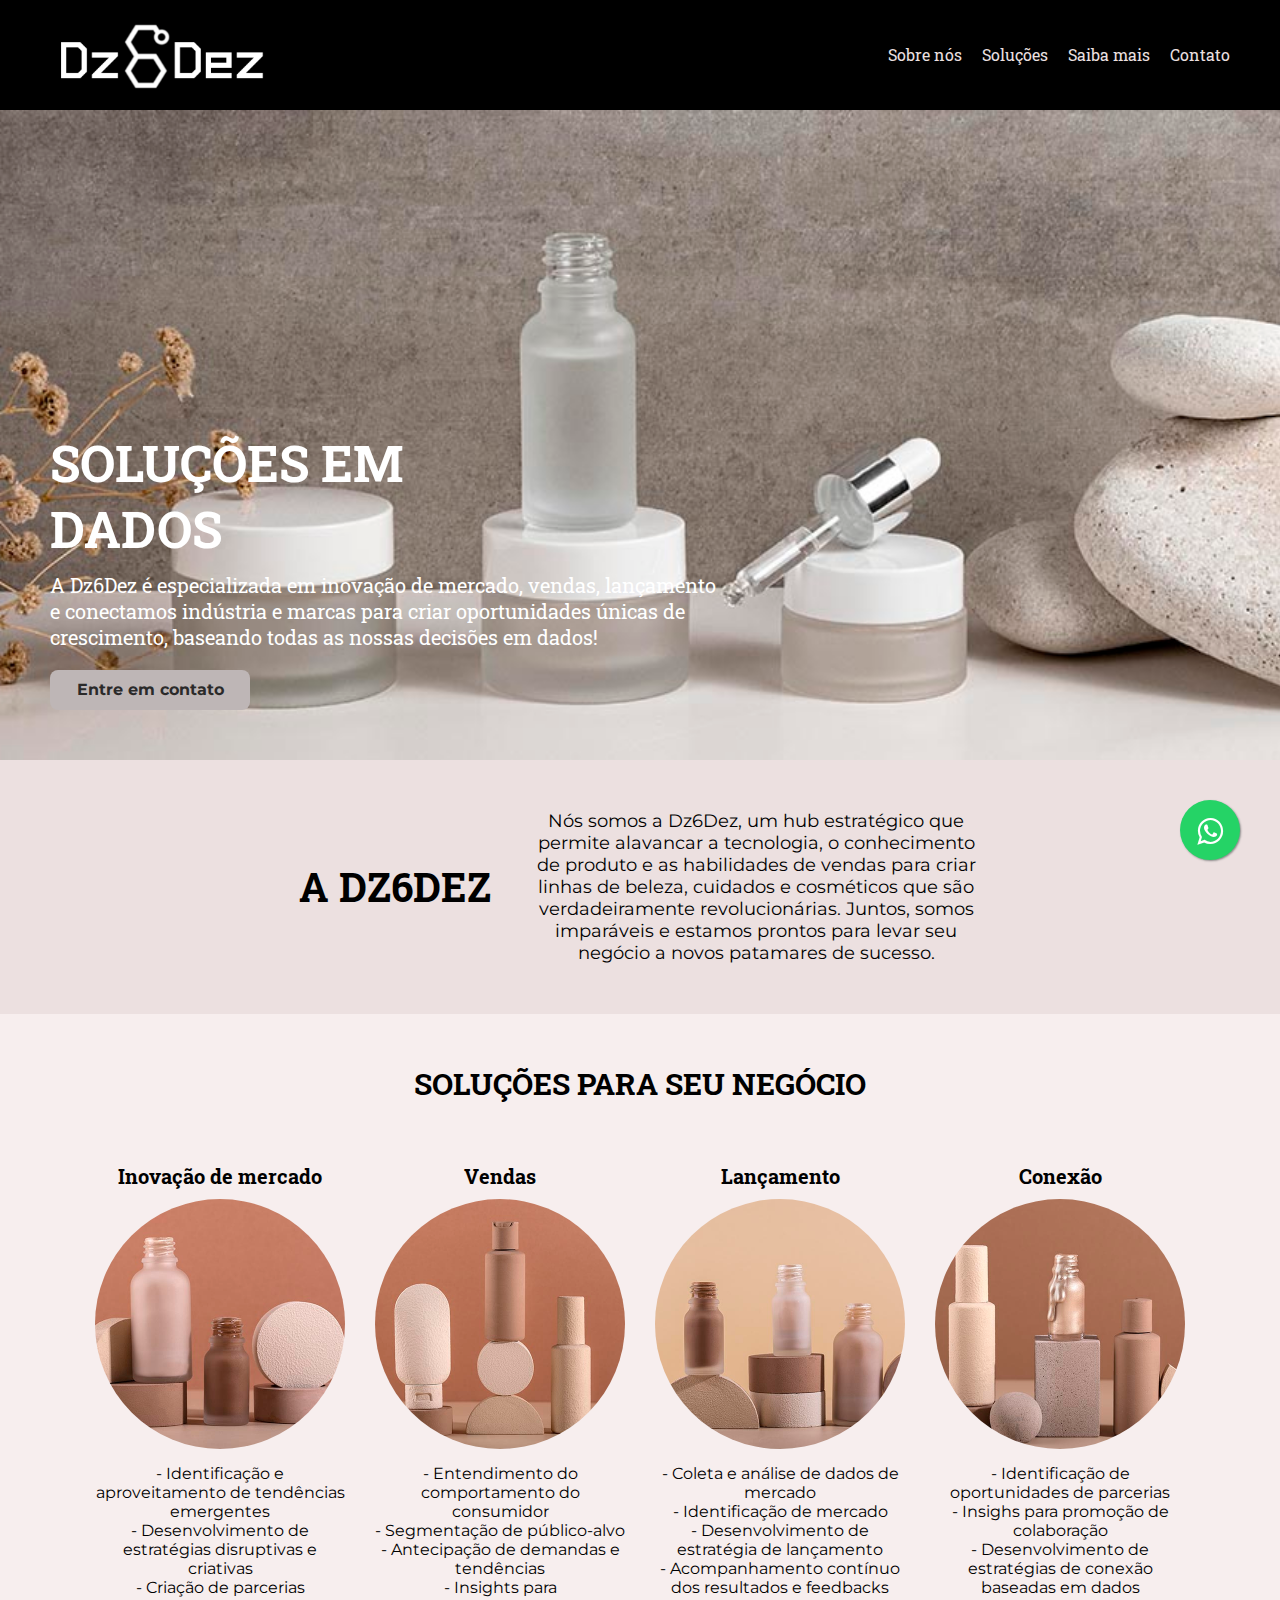
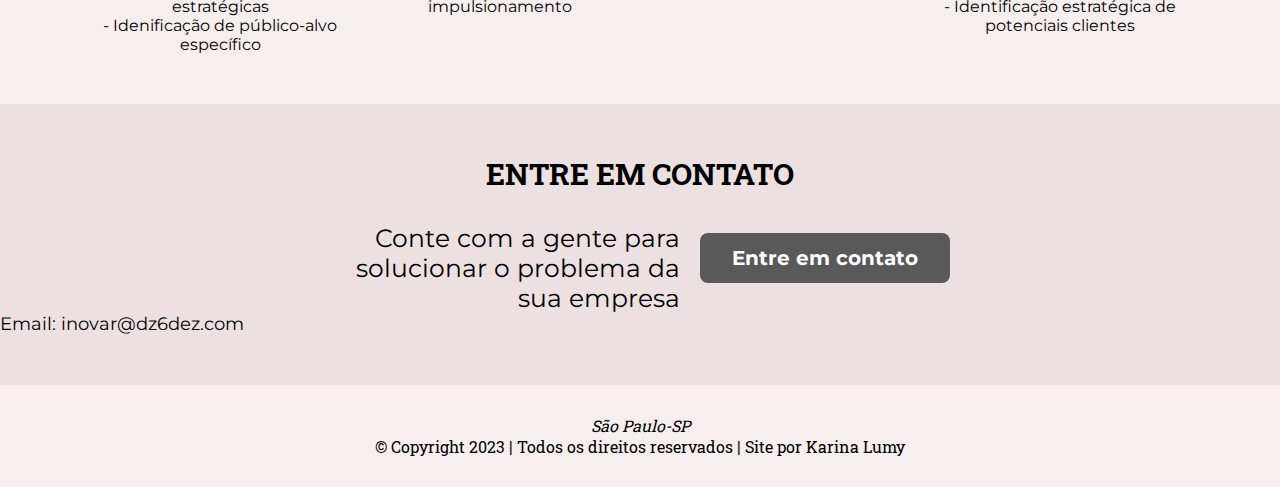
==== beauty/index.html @ 68c98bff "added beauty files" ====
<!DOCTYPE html>
<html lang="pt-br">
<head>
    <link rel="preconnect" href="https://fonts.googleapis.com">
    <link rel="preconnect" href="https://fonts.gstatic.com" crossorigin>
    <link rel="shortcut icon" href="./assets/logo6-preto-favicon.png" type="image">
    
    <meta charset="UTF-8">
    <meta http-equiv="X-UA-Compatible" content="IE=edge">
    <meta name="viewport" content="width=device-width, initial-scale=1.0">

    <link href="https://fonts.googleapis.com/css2?family=Montserrat:wght@400;500;700&family=Roboto+Slab:wght@400;600&display=swap" rel="stylesheet">

    <title>Dz6Dez</title>

    <link rel="stylesheet" href="style.css">

</head>
<body>
    <header>
        <img src="./assets/DZ (1).png" alt="logo dz6dez com seis em forma geométrica" onclick="window.location.href='/'">

        <menu class="container-menu"> 
            <ul>
                <li><a href="#sobrenos">Sobre nós</a></li>
                <li><a href="#solucoes">Soluções</a></li>
                <li><a href="#saiba-mais">Saiba mais</a></li>
                <li><a href="#contato">Contato</a></li>
            </ul>
        </menu>
    </header>

    <main>
        <section id="banner">
            <h1>SOLUÇÕES EM DADOS</h1>
            <p>A Dz6Dez é especializada em inovação de mercado, vendas, lançamento </br>
                e conectamos indústria e marcas para criar oportunidades únicas de </br>
                crescimento, baseando todas as nossas decisões em dados!
            </p>
            <button><a href="https://wa.me/5511989813211?text=Olá%20gostaria%20de%20agendar%20uma%20reunião" target="_blank">Entre em contato</a></button>
        </section>

        <section id="sobrenos">
            <h2>A DZ6DEZ</h2>
            <p>Nós somos a Dz6Dez, um hub estratégico que permite alavancar a tecnologia, 
                o conhecimento de produto e as habilidades de vendas para criar linhas de beleza, 
                cuidados e cosméticos que são verdadeiramente revolucionárias. 
                Juntos, somos imparáveis e estamos prontos para levar seu negócio a novos patamares de sucesso.</P>

        </section>

        <section id="solucoes">
            <h3>SOLUÇÕES PARA SEU NEGÓCIO</h3>

            <ul class="container-solucoes">

                <li>Inovação de mercado 
                    <div>
                        <img src="./assets/solucoes1_1.jpg" alt="">
                        <p>
                            - Identificação e aproveitamento de tendências emergentes </br>
                            - Desenvolvimento de estratégias disruptivas e criativas </br>
                            - Criação de parcerias estratégicas </br>
                            - Idenificação de público-alvo específico </br>
                        </p>
                    </div> 
                </li>

                <li>Vendas
                    <div>
                        <img src="./assets/solucoes2_1.jpg" alt="">
                        <p>
                            - Entendimento do comportamento do consumidor </br>
                            - Segmentação de público-alvo </br>
                            - Antecipação de demandas e tendências </br>
                            - Insights para impulsionamento </br>
                        </p>
                    </div>
                </li>

                <li>Lançamento
                    <div>
                        <img src="./assets/solucoes3_1.jpg" alt="">
                        <p>
                            - Coleta e análise de dados de mercado </br>
                            - Identificação de mercado </br>
                            - Desenvolvimento de estratégia de lançamento </br>
                            - Acompanhamento contínuo dos resultados e feedbacks </br>
                        </p>
                    </div>
                </li>

                <li>Conexão
                    <div>
                        <img src="./assets/solucoes4_1.jpg" alt="">
                        <p>
                            - Identificação de oportunidades de parcerias </br>
                            - Insighs para promoção de colaboração </br>
                            - Desenvolvimento de estratégias de conexão baseadas em dados </br>
                            - Identificação estratégica de potenciais clientes </br>
                        </p>
                    </div>
                </li>
            </ul>
        </section>

        <!-- <section id="saiba-mais">
            <h4>SAIBA MAIS COM NOSSOS ARTIGOS</h4>
            
            <ul class="container-posts">
                <li>
                    <div class="post-one">
                        <div class="post-image-one"></div>
                        <p>Previsão de comportamento de ações com Machine Learning em Python</p>
                        <button> <a href="https://andre-kuniyoshi.medium.com/previs%C3%A3o-de-comportamento-de-a%C3%A7%C3%B5es-com-machine-learning-em-19ff4fef547a" target="_blank"> Saiba mais</a></button>
                    </div>
                </li>

                <li>
                    <div class="post-two">
                        <div class="post-image-two"></div>
                        <p>Detecting Frauds with Machine Learning</p>
                        <button><a href="https://andre-kuniyoshi.medium.com/detecting-frauds-with-machine-learning-4bfb58ecbb07" target="_blank">Saiba mais</a></button>
                    </div>
                </li>

                <li>
                    <div class="post-three">
                        <div class="post-image-three"></div>
                        <p>Plotly Choropleth — Interactive Sao Paulo Cities Map</p>
                        <button><a href="https://andre-kuniyoshi.medium.com/plotly-choropleth-ainteractive-sao-paulo-cities-map-61089cd7ba2d" target="_blank">Saiba mais</a></button>
                    </div>
                </li>
            </ul>
        </section> -->

        <section id="contato">
            <h5>ENTRE EM CONTATO</h5>

            <div class="container-contato">
                <p>Conte com a gente para solucionar o problema da sua empresa</p>
                <button><a href="https://wa.me/5511989813211?text=Olá%20gostaria%20de%20agendar%20uma%20reunião" target="_blank">Entre em contato</a></button>
            </div>
            
            <div id="email">
                <a href="mailto:inovar@dz6dez.com?subject=Pedido de informações">
                    Email: inovar@dz6dez.com
                </a>
            </div>
        </section>

    </main>
    
    <footer>
        <address>
            São Paulo-SP
        </address>
        <p>© Copyright 2023 | Todos os direitos reservados | Site por Karina Lumy</p>
    </footer>
    
    <section id="whatsappbutton">
        
            <link rel="stylesheet" href="https://maxcdn.bootstrapcdn.com/font-awesome/4.5.0/css/font-awesome.min.css">
                <a href="https://wa.me/5511989813211?text=Olá%20gostaria%20de%20agendar%20uma%20reunião" 
                style="position:fixed;width:60px;height:60px;bottom:40px;right:40px;background-color:#25d366;color:#FFF;border-radius:50px;text-align:center;font-size:30px;box-shadow: 1px 1px 2px #888;
                z-index:1000;" target="_blank">
                <i style="margin-top:16px" class="fa fa-whatsapp"></i>
                </a>
        
    </section>
</body>
</html>
---- beauty/style.css ----
*{
    margin: 0;
    padding: 0;
    box-sizing: border-box;
}

:root {
    font-size: 62.5%;
}

body {
    font-size: 1.6rem;
    font-family: 'Roboto Slab', sans-serif;
    background-color: rgb(236, 224, 224)
}

main {
    max-width: 100%;
    margin: 0 auto;

}


header {
    background-color: black;
    display: flex;
    
    padding: 1.5rem;   
}

header img {
    max-width: 20rem;
    max-height: 5rem;
}

.container-menu {
    display: flex;
    align-items: center;
}

.container-menu ul {
    display: flex;
    flex-wrap: wrap;
    margin-left: 5rem;
}

.container-menu li {
    font-size: 1.2rem;
    margin-left: 2rem;
    list-style: none;
}

.container-menu a {
    text-decoration: none;
    color: rgb(236, 224, 224);
}

.container-menu a:hover {
    cursor: pointer;
    color: rgb(190, 182, 182);
}

/* ------MAIN-------*/

#banner {
    background-image: url('./assets/banner.jpg');
    background-size: cover;
	background-position: 35%;
    height: 65rem;

    display: flex;
    flex-direction: column;
    justify-content: end;
    padding-bottom: 3rem;
    padding-left: 2rem;
    /* text-align: center; */
}

h1 {

    font-size: 3rem;
    color: rgb(255, 255, 255);
}

#banner p {
    margin-top: 1rem;
    color: rgb(255, 255, 255);
    font-size: 1.5rem;
}

#banner button {
    height: 4rem;
    max-width: 20rem;
    border-radius: .8rem;
    background-color: rgb(190, 182, 182);
    border: none;
    font-weight: 700;
    margin-top: 2rem;
}

#banner button a{
    text-decoration: none;
    font-family: 'Montserrat', sans-serif;
    font-weight: 700;
    font-size: 1.6rem;
    color: rgb(43, 42, 42);
}

#banner button:hover {
    cursor: pointer;
    background-color: rgb(218, 204, 204);
}

#contato #email a{
    text-decoration: none;
    color: black;
    font-family: 'Montserrat';
    font-size: 1.8rem;
    text-align: center;
}

/* ----- SOBRE NÓS ------*/

#sobrenos {
    height: fit-content;
    padding-top: 5rem;
    padding-bottom: 5rem;
    padding-left: 2rem;
    display: flex;
    flex-direction: row;
    align-items: center;
    justify-content: space-around;
}

h2 {
    font-size: 2rem;  
}

#sobrenos p {
    font-family: 'Montserrat', sans-serif;
    text-align: center;

}


/* ----- SOLUÇÕES------*/
#solucoes {
    padding-top: 5rem;
    padding-bottom: 5rem;
    text-align: center;
    background-color: rgb(247, 238, 238);

}

h3 {
    font-size: 2rem;
    color:black;
}

.container-solucoes {
    margin-top: 3rem;
    list-style: none;

    display: flex;
    flex-direction: column;
    justify-content: center;
    margin-right: 5rem;
    margin-left: 5rem;    
}

.container-solucoes li {
    font-size: 2rem;
    font-weight: 700;
    color: black;
    margin-top: 3rem;
}

.container-solucoes li p {
    font-family: 'Montserrat', sans-serif;
    font-weight: 400;
    color:black;
    margin-top: 1rem;
    font-size: 1.6rem;
}

.container-solucoes li img {
    border-radius: 50%;

    max-height: 20rem;
    max-width: 20rem;
    margin-top: 1rem;
}

/* ---- SAIBA MAIS ----*/

#saiba-mais {
    padding-top: 5rem;
    padding-bottom: 5rem;
    display: flex;
    flex-direction: column;
    text-align: center;

    align-items: center;
    height: fit-content;

}

h4 {
    font-size: 2rem;
}

.container-posts {
    display: flex;
    flex-direction: column;
    justify-content: center;
    max-width: 33rem;

    list-style: none;

    margin-top: 5rem;
}


.post-image-one{
    margin: 0 auto;
    background-image: url("https://miro.medium.com/v2/resize:fit:720/format:webp/1*0CIyZ2b5lvOf8qc44auuoA.jpeg");
    background-position: 0%;
    box-shadow: .5rem .1rem 1rem #a7a6a6;
    height: 20rem;
    max-width: 30rem;
   
    border-radius: 2rem;
    
}

.post-image-two{
    margin: 0 auto;
    background-image: url("https://miro.medium.com/v2/resize:fit:720/format:webp/1*9iZMSX_YVV15E97GmWu88w.jpeg");
    background-position: 0%;
    height: 20rem;
    max-width: 30rem;
    box-shadow: .3rem .1rem 1rem #a7a6a6;

    border-radius: 2rem;
}

.post-image-three{
    margin: 0 auto;
    background-image: url("https://miro.medium.com/v2/resize:fit:720/format:webp/1*LyVDuIMjZQ4S4DvVkfdq6Q.png");
    background-position: 40% 10%;
    height: 20rem;
    max-width: 30rem;
    box-shadow: .5rem .1rem 1rem #a7a6a6;
    
    border-radius: 2rem;

}

.container-posts p {
    font-family: 'Montserrat', sans-serif;
    font-weight: 700;
    margin-top: 1rem;
}

.container-posts button a{
    font-size: 1.6rem;
    font-weight: 700;
    color: white;
    font-family: "Montserrat", sans-serif;
    text-decoration: none;

}

.container-posts button{
    height: 4rem;
    width: 15rem;
    border-radius: .8rem;
    background-color: rgb(90, 89, 89);
    border: none;
    
    margin-top: 1rem;
    margin-bottom: 3rem;
}
.container-posts button:hover {
    cursor: pointer;
    background-color: rgb(190, 182, 182);
   
}



/* ----- CONTATO ------*/
h5 {
    text-align: center;
    font-size: 2rem;
    margin-bottom: 3rem;
    color: rgb(0, 0, 0);
}

#contato {
    background-color: rgb(236, 224, 224); 

    padding-top: 5rem;
    padding-bottom: 5rem;
}

.container-contato {
    display: flex;
    flex-direction: column;
    align-items: center;
    justify-content: center;
    
}

.container-contato p{
    margin-right: 2rem;
    font-family: 'Montserrat', sans-serif;
    max-width: 45rem;
    text-align: center;
}

.container-contato button {
    height: 4rem;
    max-width: 30rem;
    border-radius: .8rem;
    background-color: rgb(197, 189, 189);
    border: none;
    
    padding: 1rem;
    font-family: 'Montserrat', sans-serif;
    font-weight: 700;
    margin-top: 1rem;
    margin-bottom: 3rem;
}
.container-contato button a{
    text-decoration: none;
    color: black;
}

.container-contato button:hover {
    cursor: pointer;
    background-color: rgb(190, 182, 182);
}

/* ----- FOOTER ---- */
footer {
    background-color: rgb(247, 238, 238);
    width: 100%;
    padding: 3rem;
    display: flex;
    flex-direction: column;
    justify-content: center;
    align-items: center;
    text-align: center;
}


/* ---- MEDIA QUERIES ---- */
@media (min-width: 40em) {
    header {
        display: flex;
        flex-direction: row;
        justify-content: space-between;
        text-align: center;
        padding: 1.5rem 5rem 1.5rem 5rem;
    }

    header img {
        max-width: 40rem;
        max-height: 8rem;
    }

    .container-menu li {
        font-size: 1.6rem;
    }


    /*   banner   */
    #banner {
        display: flex;
        flex-direction: column;
        justify-content: end;
        padding-bottom: 5rem;
        padding-left: 5rem;
    }

    h1 {
        font-size: 5rem;
        max-width: 40rem;
    }
    
    #banner p {
        font-size: 2rem;
    }

    /*   sobre nós    */

    #sobrenos {
        height: fit-content;
        padding: 5rem 5rem 5rem 5rem;
    
        display: flex;
        flex-direction: row;
        align-items: center;
        justify-content: center;
        text-align: center;
    }

    h2 {
        font-size: 4rem;  
    }

    #sobrenos p {
        max-width: 45rem;
        font-size: 1.8rem;
        margin-left: 4rem;
    }


    /*    soluções   */

    h3 {
        font-size: 3rem;
        color:black;
    }
    
    .container-solucoes {
        margin-top: 3rem;
        list-style: none;
    
        display: flex;
        flex-direction: row;
        flex-wrap: wrap;
        justify-content: center;
        gap: 3rem;    
    }
    
    .container-solucoes li p {
        max-width: 25rem;
    }
    
    .container-solucoes li img {
        max-height: 25rem;
        max-width: 25rem;
    }

    /*     saiba mais    */
   
    h4 {
        font-size: 3rem;
    }
    
    .container-posts {
        display: flex;
        flex-direction: row;
        flex-wrap: wrap;
        justify-content: center;
        gap: 3rem;
        max-width: 100%;
    }
    
    .container-posts p {
        max-width: 35rem;
    }
    
    /*    contato   */
    h5 {
        font-size: 3rem;
    }
    
    .container-contato {
        display: flex;
        flex-direction: row;
           
    }
    
    .container-contato p{
        max-width: 35rem;
        text-align: right;
        font-size: 2.5rem;
    }
    
    .container-contato button {
        height: 5rem;
        width: 25rem;
    
        background-color: rgb(90, 89, 89);
    }

    .container-contato button a{
        color: white;
        font-size: 2rem;
    }
    
    .container-contato button:hover {
        background-color: rgb(180, 179, 179);
    }

    





}
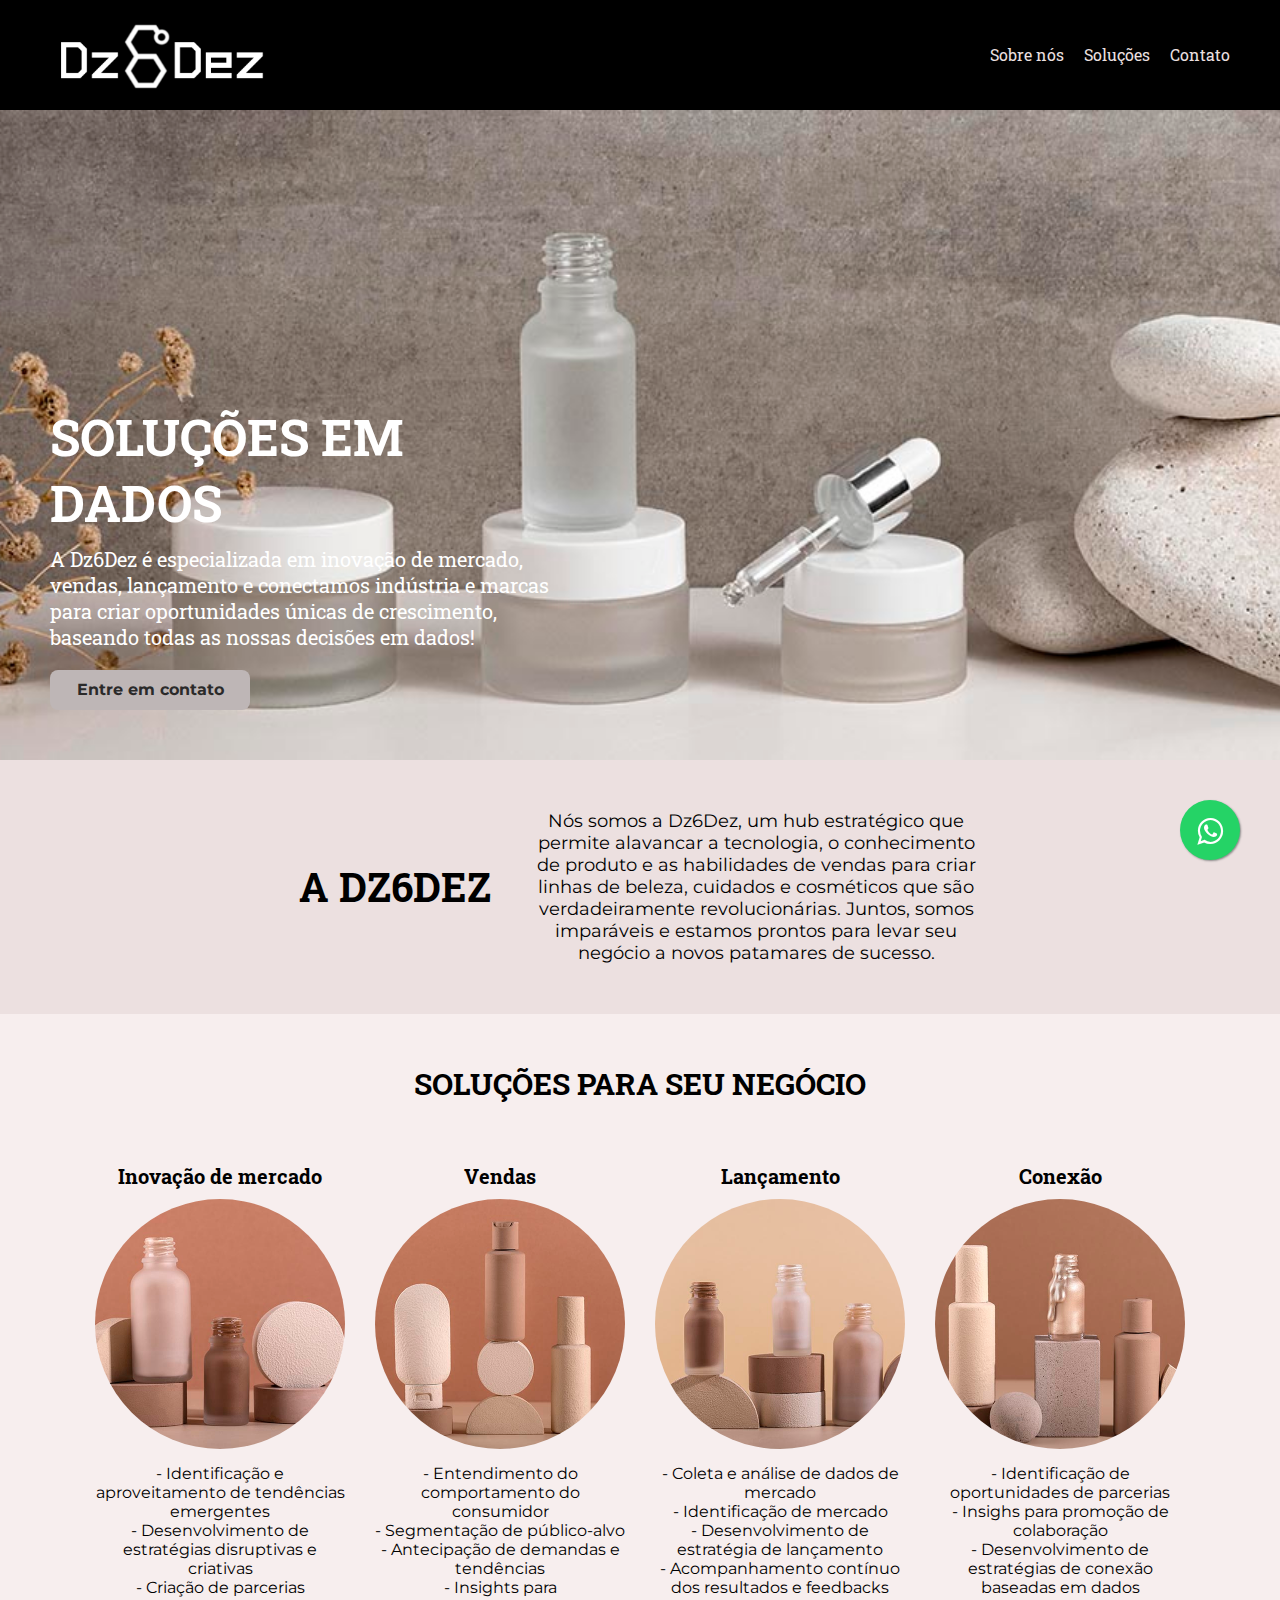
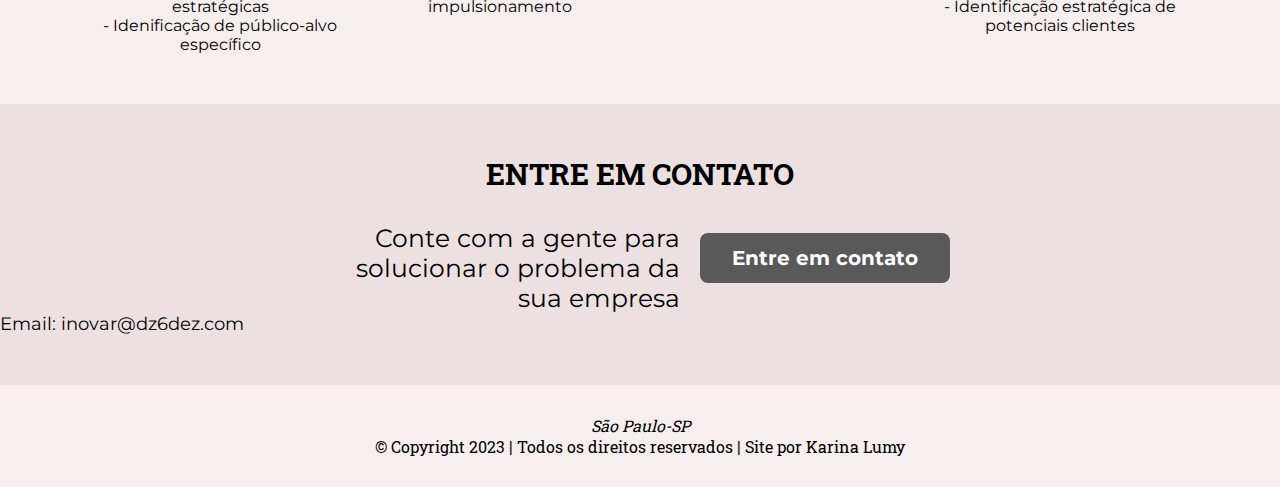
==== commit 7ea2487a: "Update index.html" ====
--- a/beauty/index.html
+++ b/beauty/index.html
@@ -24,7 +24,6 @@
             <ul>
                 <li><a href="#sobrenos">Sobre nós</a></li>
                 <li><a href="#solucoes">Soluções</a></li>
-                <li><a href="#saiba-mais">Saiba mais</a></li>
                 <li><a href="#contato">Contato</a></li>
             </ul>
         </menu>
@@ -33,9 +32,10 @@
     <main>
         <section id="banner">
             <h1>SOLUÇÕES EM DADOS</h1>
-            <p>A Dz6Dez é especializada em inovação de mercado, vendas, lançamento </br>
-                e conectamos indústria e marcas para criar oportunidades únicas de </br>
-                crescimento, baseando todas as nossas decisões em dados!
+            <p>A Dz6Dez é especializada em inovação de mercado, </br>
+                vendas, lançamento e conectamos indústria e marcas </br>
+                para criar oportunidades únicas de crescimento, </br>
+                baseando todas as nossas decisões em dados!
             </p>
             <button><a href="https://wa.me/5511989813211?text=Olá%20gostaria%20de%20agendar%20uma%20reunião" target="_blank">Entre em contato</a></button>
         </section>
@@ -147,6 +147,7 @@
                     Email: inovar@dz6dez.com
                 </a>
             </div>
+            
         </section>
 
     </main>
@@ -169,4 +170,4 @@
         
     </section>
 </body>
-</html>+</html>
